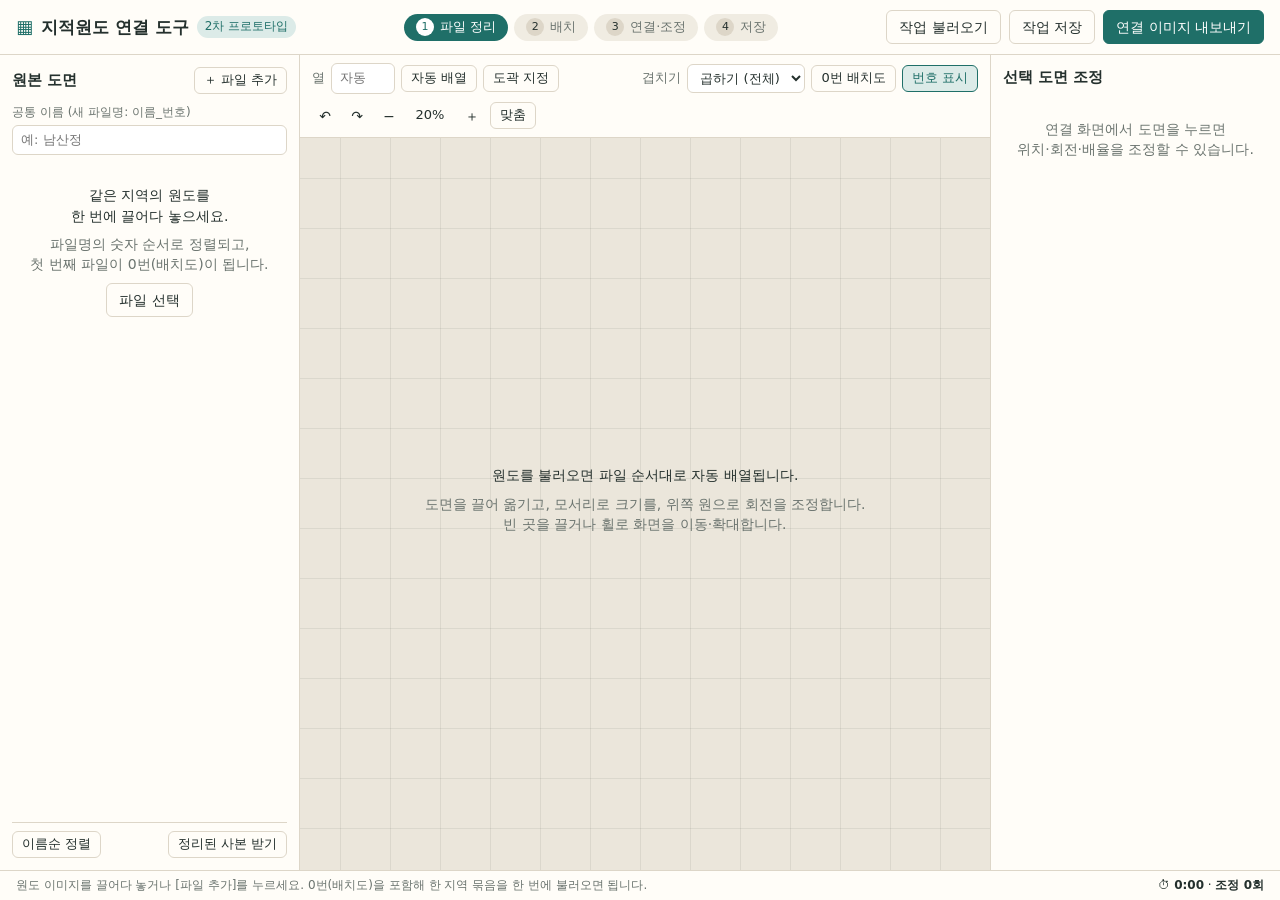
==== app/index.html @ 0b9c2f54 "2차: 도곽 모서리 지정 (빨간 선 맞추기, 기울기·배율·자르기 자동) - app/js/frame.js: 도곽 지정 창, 모서리 맞추기, 기준 도곽 크기, 적용 후 다음 도면 - " ====
<!doctype html>
<html lang="ko">
<head>
  <meta charset="utf-8">
  <meta name="viewport" content="width=device-width, initial-scale=1">
  <title>지적원도 연결 도구</title>
  <link rel="stylesheet" href="css/style.css">
</head>
<body>
  <header class="topbar">
    <div class="brand">
      <span class="brand-icon" aria-hidden="true">▦</span>
      <h1>지적원도 연결 도구</h1>
      <span class="badge">2차 프로토타입</span>
    </div>
    <ol class="steps" aria-label="작업 단계">
      <li class="step"><span>1</span>파일 정리</li>
      <li class="step"><span>2</span>배치</li>
      <li class="step"><span>3</span>연결·조정</li>
      <li class="step"><span>4</span>저장</li>
    </ol>
    <div class="top-actions">
      <button id="btn-open" class="btn">작업 불러오기</button>
      <button id="btn-save" class="btn" title="Ctrl+S">작업 저장</button>
      <button id="btn-export" class="btn btn-primary">연결 이미지 내보내기</button>
    </div>
  </header>

  <div id="restore-bar" class="restore-bar" hidden>
    <span id="restore-text"></span>
    <button id="restore-yes" class="btn btn-small">이어서 하기</button>
    <button id="restore-no" class="btn btn-small btn-ghost">새로 시작</button>
  </div>

  <main class="workspace">
    <!-- 왼쪽: 원본 목록 -->
    <aside class="pane pane-left" aria-label="원본 도면">
      <div class="pane-head">
        <h2>원본 도면 <small id="sheet-count"></small></h2>
        <button id="btn-add" class="btn btn-small">＋ 파일 추가</button>
      </div>
      <label class="field">
        <span>공통 이름 (새 파일명: 이름_번호)</span>
        <input id="project-name" type="text" placeholder="예: 남산정" autocomplete="off">
      </label>
      <div id="empty-left" class="empty">
        <p>같은 지역의 원도를<br>한 번에 끌어다 놓으세요.</p>
        <p class="muted">파일명의 숫자 순서로 정렬되고,<br>첫 번째 파일이 0번(배치도)이 됩니다.</p>
        <button id="btn-add-empty" class="btn">파일 선택</button>
      </div>
      <ol id="sheet-list" class="sheet-list"></ol>
      <div class="pane-foot">
        <button id="btn-sort" class="btn btn-small btn-ghost" title="원래 파일명의 숫자 순서로 다시 정렬">이름순 정렬</button>
        <button id="btn-zip" class="btn btn-small" title="새 이름을 붙인 사본과 이름표(CSV)를 ZIP으로">정리된 사본 받기</button>
      </div>
    </aside>

    <!-- 가운데: 연결 화면 -->
    <section class="pane pane-center" aria-label="연결 화면">
      <div class="toolbar">
        <div class="tool-group">
          <label class="inline">열 <input id="arrange-cols" type="number" min="1" max="30" value="" placeholder="자동"></label>
          <button id="btn-arrange" class="btn btn-small" title="파일 순서대로 격자에 배치 (도곽을 지정했으면 도곽 크기 칸에)">자동 배열</button>
          <button id="btn-frame-all" class="btn btn-small" title="도곽을 지정하지 않은 도면을 차례로 열기">도곽 지정</button>
        </div>
        <div class="tool-group">
          <label class="inline">겹치기
            <select id="btn-blend-all">
              <option value="multiply">곱하기 (전체)</option>
              <option value="normal">보통 (전체)</option>
            </select>
          </label>
          <button id="btn-layout" class="btn btn-small btn-ghost" aria-pressed="false">0번 배치도</button>
          <button id="btn-labels" class="btn btn-small btn-ghost" aria-pressed="true">번호 표시</button>
        </div>
        <div class="tool-group">
          <button id="btn-undo" class="icon-btn" title="되돌리기 (Ctrl+Z)" aria-label="되돌리기">↶</button>
          <button id="btn-redo" class="icon-btn" title="다시 하기 (Ctrl+Shift+Z)" aria-label="다시 하기">↷</button>
          <button id="btn-zoom-out" class="icon-btn" aria-label="축소">−</button>
          <span id="zoom-label" class="zoom-label">100%</span>
          <button id="btn-zoom-in" class="icon-btn" aria-label="확대">＋</button>
          <button id="btn-fit" class="btn btn-small btn-ghost" title="전체 보기 (F)">맞춤</button>
        </div>
      </div>
      <div class="board-wrap">
        <canvas id="board" tabindex="0" aria-label="연결 화면: 도면을 끌어 옮기고, 모서리로 배율, 위쪽 원으로 회전"></canvas>
        <div id="empty-center" class="empty empty-center">
          <p>원도를 불러오면 파일 순서대로 자동 배열됩니다.</p>
          <p class="muted">도면을 끌어 옮기고, 모서리로 크기를, 위쪽 원으로 회전을 조정합니다.<br>빈 곳을 끌거나 휠로 화면을 이동·확대합니다.</p>
        </div>
        <div id="layout-viewer" class="layout-viewer" hidden>
          <div class="lv-head">
            <strong id="layout-title">0번 배치도</strong>
            <span>
              <button id="layout-fit" class="btn btn-small btn-ghost">맞춤</button>
              <button id="layout-close" class="icon-btn" aria-label="닫기">×</button>
            </span>
          </div>
          <div class="lv-body"><canvas id="layout-canvas"></canvas></div>
        </div>
      </div>
    </section>

    <!-- 오른쪽: 조정 도구 -->
    <aside class="pane pane-right" aria-label="선택 도면 조정">
      <div class="pane-head"><h2>선택 도면 조정</h2></div>
      <div id="panel-empty" class="empty">
        <p class="muted">연결 화면에서 도면을 누르면<br>위치·회전·배율을 조정할 수 있습니다.</p>
      </div>
      <div id="panel-body" hidden>
        <div class="sel-card">
          <strong id="sel-name"></strong>
          <span id="sel-orig" class="muted"></span>
        </div>
        <label class="field">
          <span>도면 번호 (원도에 적힌 번호)</span>
          <input id="f-sheetno" type="text" placeholder="예: 三, 3" autocomplete="off">
        </label>

        <h3>도곽 (빨간 테두리)</h3>
        <div class="frame-box">
          <span id="frame-state" class="muted"></span>
          <button id="btn-frame" class="btn btn-small btn-primary">도곽 모서리 지정</button>
          <label id="f-clip-row" class="check check-inline"><input id="f-clip" type="checkbox"> 도곽 바깥 여백 숨기기</label>
          <div class="btn-row tight">
            <button id="btn-frame-ref" class="btn btn-small btn-ghost" title="이 도면의 도곽 크기를 모든 도면의 기준으로">이 도곽을 기준으로</button>
            <button id="btn-frame-remove" class="btn btn-small btn-ghost">도곽 지우기</button>
          </div>
          <span id="frame-ref" class="muted small"></span>
        </div>

        <h3>위치·회전·배율</h3>
        <div class="grid2">
          <label class="field"><span>가로 위치 (px)</span><input id="f-x" type="number" step="1"></label>
          <label class="field"><span>세로 위치 (px)</span><input id="f-y" type="number" step="1"></label>
          <label class="field"><span>회전 (°)</span><input id="f-rot" type="number" step="0.1"></label>
          <label class="field"><span>배율 (%)</span><input id="f-scale" type="number" step="0.1"></label>
        </div>
        <div class="nudge">
          <span class="muted">미세 이동</span>
          <button class="icon-btn" data-nudge="-1,0" aria-label="왼쪽으로">←</button>
          <button class="icon-btn" data-nudge="0,-1" aria-label="위로">↑</button>
          <button class="icon-btn" data-nudge="0,1" aria-label="아래로">↓</button>
          <button class="icon-btn" data-nudge="1,0" aria-label="오른쪽으로">→</button>
          <span class="muted">회전</span>
          <button class="icon-btn" data-rot="-0.1" aria-label="반시계 0.1도">⟲</button>
          <button class="icon-btn" data-rot="0.1" aria-label="시계 0.1도">⟳</button>
        </div>

        <h3>여백 자르기 (원본 px)</h3>
        <div class="grid2">
          <label class="field"><span>왼쪽</span><input id="f-crop-l" type="number" min="0" step="10"></label>
          <label class="field"><span>오른쪽</span><input id="f-crop-r" type="number" min="0" step="10"></label>
          <label class="field"><span>위</span><input id="f-crop-t" type="number" min="0" step="10"></label>
          <label class="field"><span>아래</span><input id="f-crop-b" type="number" min="0" step="10"></label>
        </div>

        <h3>표시</h3>
        <label class="field">
          <span>투명도 <b id="f-opacity-val">100%</b></span>
          <input id="f-opacity" type="range" min="10" max="100" step="1">
        </label>
        <div class="grid2">
          <label class="field"><span>겹치기</span>
            <select id="f-blend">
              <option value="multiply">곱하기</option>
              <option value="normal">보통</option>
            </select>
          </label>
          <label class="check"><input id="f-visible" type="checkbox"> 보이기</label>
        </div>
        <div class="btn-row">
          <button id="btn-front" class="btn btn-small btn-ghost">맨 앞으로</button>
          <button id="btn-back" class="btn btn-small btn-ghost">맨 뒤로</button>
          <button id="btn-reset-rot" class="btn btn-small btn-ghost">회전·배율 초기화</button>
        </div>
        <p class="hint">방향키 1px · Shift+방향키 10px · [ ] 0.1° 회전 · 회전 손잡이를 Shift와 끌면 15° 단위</p>
      </div>
    </aside>
  </main>

  <footer class="statusbar">
    <span id="status-msg" class="status-msg" role="status"></span>
    <span class="log" title="Before/After 비교용 작업 기록 — project.json에 함께 저장됩니다">
      ⏱ <b id="log-time">0:00</b> · <b id="log-ops">조정 0회</b>
    </span>
  </footer>

  <dialog id="export-dialog" class="dialog">
    <form method="dialog">
      <h2>연결 이미지 내보내기</h2>
      <label class="field">
        <span>배율 (원본 해상도 대비)</span>
        <select id="export-scale">
          <option value="0.1">10% · 확인용</option>
          <option value="0.25" selected>25%</option>
          <option value="0.5">50%</option>
          <option value="1">100% · 원본 해상도</option>
        </select>
      </label>
      <p id="export-info" class="muted"></p>
      <p class="hint">숨긴 도면은 제외됩니다. 원본 해상도가 브라우저 한계를 넘으면 <code>tools/export.py</code>로 project.json을 출력하세요.</p>
      <div class="btn-row end">
        <button id="export-cancel" class="btn btn-ghost" value="cancel">취소</button>
        <button id="export-go" class="btn btn-primary">PNG 저장</button>
      </div>
    </form>
  </dialog>

  <dialog id="frame-dialog" class="dialog dialog-wide">
    <div class="frame-head">
      <div>
        <h2>도곽 모서리 지정</h2>
        <span id="frame-sheet" class="muted"></span>
      </div>
      <ol class="corner-steps">
        <li class="corner-step">① 왼쪽 위</li>
        <li class="corner-step">② 오른쪽 위</li>
        <li class="corner-step">③ 오른쪽 아래</li>
        <li class="corner-step">④ 왼쪽 아래</li>
      </ol>
    </div>
    <div class="frame-body"><canvas id="frame-canvas"></canvas></div>
    <p id="frame-info" class="frame-info"></p>
    <div class="frame-foot">
      <label class="check check-inline"><input id="frame-snap" type="checkbox" checked> 빨간 선에 맞추기</label>
      <label class="check check-inline"><input id="frame-autozoom" type="checkbox" checked> 다음 모서리 확대</label>
      <span class="spacer"></span>
      <button id="frame-fit" class="btn btn-small btn-ghost">전체 보기</button>
      <button id="frame-clear" class="btn btn-small btn-ghost">다시 지정</button>
      <button id="frame-cancel" class="btn btn-ghost">취소</button>
      <button id="frame-apply" class="btn">적용</button>
      <button id="frame-apply-next" class="btn btn-primary">적용 후 다음 도면</button>
    </div>
  </dialog>

  <div id="toast" class="toast" role="alert" hidden></div>
  <div class="drop-overlay" aria-hidden="true">원도 이미지 또는 project.json을 놓으세요</div>

  <input id="file-input" type="file" accept="image/*,.json,application/json" multiple hidden>
  <input id="project-input" type="file" accept=".json,application/json" hidden>

  <script src="js/util.js"></script>
  <script src="js/state.js"></script>
  <script src="js/files.js"></script>
  <script src="js/canvas.js"></script>
  <script src="js/panel.js"></script>
  <script src="js/frame.js"></script>
  <script src="js/export.js"></script>
  <script src="js/main.js"></script>
</body>
</html>
---- app/css/style.css ----
:root {
  --bg: #f4f1ea;
  --surface: #fffdf8;
  --surface-2: #f0ece2;
  --line: #ddd6c8;
  --text: #24302d;
  --muted: #6b746f;
  --accent: #1f6f68;
  --accent-soft: #dcebe8;
  --warn: #a5482a;
  --canvas-bg: #ebe6db;
  --grid: rgba(80, 90, 80, 0.10);
  --radius: 8px;
  --font: "Pretendard", "Noto Sans KR", "Apple SD Gothic Neo", "Malgun Gothic", system-ui, sans-serif;
}

* { box-sizing: border-box; }
html, body { height: 100%; margin: 0; }
body {
  display: flex;
  flex-direction: column;
  background: var(--bg);
  color: var(--text);
  font: 14px/1.45 var(--font);
  overflow: hidden;
}
h1, h2, h3 { margin: 0; }
button, input, select { font: inherit; color: inherit; }
[hidden] { display: none !important; }
.muted { color: var(--muted); }
code { font-size: 0.92em; background: var(--surface-2); padding: 1px 4px; border-radius: 4px; }

/* ---------- 버튼 ---------- */
.btn {
  border: 1px solid var(--line);
  background: var(--surface);
  border-radius: 6px;
  padding: 6px 12px;
  cursor: pointer;
  white-space: nowrap;
}
.btn:hover { border-color: var(--accent); }
.btn:disabled { opacity: 0.5; cursor: not-allowed; }
.btn-primary { background: var(--accent); border-color: var(--accent); color: #fff; }
.btn-primary:hover { filter: brightness(1.08); }
.btn-small { padding: 3px 9px; font-size: 13px; }
.btn-ghost { background: transparent; }
.btn[aria-pressed="true"] { background: var(--accent-soft); border-color: var(--accent); color: var(--accent); }
.icon-btn {
  border: 1px solid transparent;
  background: transparent;
  width: 26px; height: 26px;
  border-radius: 6px;
  cursor: pointer;
  line-height: 1;
}
.icon-btn:hover:not(:disabled) { background: var(--surface-2); border-color: var(--line); }
.icon-btn:disabled { opacity: 0.3; cursor: default; }
:focus-visible { outline: 2px solid var(--accent); outline-offset: 1px; }

/* ---------- 상단 ---------- */
.topbar {
  display: flex;
  align-items: center;
  gap: 20px;
  padding: 10px 16px;
  background: var(--surface);
  border-bottom: 1px solid var(--line);
}
.brand { display: flex; align-items: center; gap: 8px; }
.brand h1 { font-size: 17px; }
.brand-icon { color: var(--accent); font-size: 18px; }
.badge { font-size: 12px; background: var(--accent-soft); color: var(--accent); padding: 2px 8px; border-radius: 999px; }
.steps { display: flex; gap: 6px; list-style: none; margin: 0; padding: 0; flex: 1; justify-content: center; }
.step {
  display: flex; align-items: center; gap: 6px;
  padding: 4px 12px; border-radius: 999px;
  background: var(--surface-2); color: var(--muted); font-size: 13px;
}
.step span {
  display: inline-grid; place-items: center;
  width: 18px; height: 18px; border-radius: 50%;
  background: var(--line); color: var(--text); font-size: 11px;
}
.step.is-done { color: var(--accent); }
.step.is-done span { background: var(--accent-soft); color: var(--accent); }
.step.is-current { background: var(--accent); color: #fff; }
.step.is-current span { background: #fff; color: var(--accent); }
.top-actions { display: flex; gap: 8px; }

.restore-bar {
  display: flex; align-items: center; gap: 10px;
  padding: 6px 16px; background: #fbf3dc; border-bottom: 1px solid var(--line); font-size: 13px;
}

/* ---------- 작업 영역 ---------- */
.workspace {
  flex: 1;
  display: grid;
  grid-template-columns: 300px minmax(0, 1fr) 290px;
  min-height: 0;
}
.pane { min-height: 0; display: flex; flex-direction: column; }
.pane-left, .pane-right { background: var(--surface); padding: 12px; gap: 10px; overflow-y: auto; }
.pane-left { border-right: 1px solid var(--line); }
.pane-right { border-left: 1px solid var(--line); }
.pane-head { display: flex; align-items: center; justify-content: space-between; gap: 8px; }
.pane-head h2 { font-size: 15px; }
.pane-head small { font-weight: 400; color: var(--muted); font-size: 12px; margin-left: 4px; }
.pane-foot { display: flex; gap: 6px; justify-content: space-between; margin-top: auto; padding-top: 8px; border-top: 1px solid var(--line); }
.pane-right h3 { font-size: 13px; margin: 14px 0 6px; color: var(--muted); font-weight: 600; }

.field { display: flex; flex-direction: column; gap: 3px; font-size: 12px; color: var(--muted); }
.field input[type="text"], .field input[type="number"], .field select, .inline input, .inline select {
  border: 1px solid var(--line);
  background: #fff;
  border-radius: 6px;
  padding: 5px 8px;
  color: var(--text);
  font-size: 13px;
  min-width: 0;
  width: 100%;
}
.inline input, .inline select { width: auto; }
.field input[type="range"] { accent-color: var(--accent); }
.inline { display: inline-flex; align-items: center; gap: 6px; font-size: 13px; color: var(--muted); }
.inline input[type="number"] { width: 64px; }
.check { display: flex; align-items: center; gap: 6px; font-size: 13px; padding-top: 16px; }
.check input { accent-color: var(--accent); }
.grid2 { display: grid; grid-template-columns: minmax(0, 1fr) minmax(0, 1fr); gap: 8px; }
.btn-row { display: flex; flex-wrap: wrap; gap: 6px; margin-top: 12px; }
.btn-row.end { justify-content: flex-end; }
.hint { font-size: 12px; color: var(--muted); margin: 12px 0 0; }

.empty { text-align: center; padding: 20px 8px; color: var(--text); }
.empty p { margin: 0 0 8px; }

/* ---------- 원본 목록 ---------- */
.sheet-list { list-style: none; margin: 0; padding: 0; display: flex; flex-direction: column; gap: 4px; }
.sheet-item {
  display: grid;
  grid-template-columns: 12px 52px minmax(0, 1fr) auto;
  align-items: center;
  gap: 8px;
  padding: 6px;
  border: 1px solid transparent;
  border-radius: var(--radius);
  cursor: pointer;
  background: var(--surface);
}
.sheet-item:hover { background: var(--surface-2); }
.sheet-item.is-selected { border-color: var(--accent); background: var(--accent-soft); }
.sheet-item.is-layout { background: var(--surface-2); border-color: var(--line); margin-bottom: 6px; }
.sheet-item.is-dragging { opacity: 0.4; }
.sheet-item.drop-before { box-shadow: 0 -2px 0 var(--accent); }
.sheet-item.drop-after { box-shadow: 0 2px 0 var(--accent); }
.grip { color: var(--muted); cursor: grab; font-size: 11px; letter-spacing: -2px; }
.thumb { width: 52px; height: 40px; object-fit: cover; border-radius: 4px; border: 1px solid var(--line); background: #fff; }
.thumb.is-hidden { opacity: 0.3; }
.names { display: flex; flex-direction: column; min-width: 0; }
.new-name { font-weight: 600; font-size: 13px; word-break: break-all; line-height: 1.3; }
.old-name { font-size: 11px; color: var(--muted); overflow: hidden; text-overflow: ellipsis; white-space: nowrap; }
.tag { align-self: flex-start; margin-top: 2px; font-size: 11px; padding: 0 6px; border-radius: 999px; background: var(--accent); color: #fff; }
.tag-no { background: var(--accent-soft); color: var(--accent); }
.row-actions { display: flex; gap: 0; opacity: 0.35; }
.sheet-item:hover .row-actions, .sheet-item.is-selected .row-actions, .row-actions:focus-within { opacity: 1; }
.row-actions .icon-btn { width: 20px; height: 22px; font-size: 12px; padding: 0; }

/* ---------- 연결 화면 ---------- */
.toolbar {
  display: flex; flex-wrap: wrap; align-items: center; justify-content: space-between;
  gap: 8px 16px; padding: 8px 12px; background: var(--surface); border-bottom: 1px solid var(--line);
}
.tool-group { display: flex; align-items: center; gap: 6px; }
.zoom-label { min-width: 44px; text-align: center; font-variant-numeric: tabular-nums; font-size: 13px; }
.board-wrap { position: relative; flex: 1; min-height: 0; overflow: hidden; }
#board { display: block; touch-action: none; outline: none; }
.empty-center {
  position: absolute; inset: 0; display: grid; place-content: center; pointer-events: none;
}
.layout-viewer {
  position: absolute; top: 12px; right: 12px;
  width: 340px; height: 300px; min-width: 200px; min-height: 160px;
  resize: both; overflow: hidden;
  display: flex; flex-direction: column;
  background: var(--surface); border: 1px solid var(--line); border-radius: var(--radius);
  box-shadow: 0 6px 24px rgba(0, 0, 0, 0.15);
}
.lv-head { display: flex; justify-content: space-between; align-items: center; padding: 6px 8px; border-bottom: 1px solid var(--line); font-size: 13px; }
.lv-body { flex: 1; min-height: 0; }
#layout-canvas { display: block; cursor: grab; touch-action: none; }

/* ---------- 선택 도면 ---------- */
.sel-card { display: flex; flex-direction: column; padding: 8px 10px; background: var(--surface-2); border-radius: var(--radius); margin-bottom: 8px; }
.sel-card .muted { font-size: 11px; word-break: break-all; }
.nudge { display: flex; align-items: center; gap: 2px; margin-top: 8px; font-size: 12px; flex-wrap: wrap; }
.nudge .muted:not(:first-child) { margin-left: 8px; }

/* ---------- 도곽 ---------- */
.frame-box { display: flex; flex-direction: column; gap: 6px; padding: 8px 10px; border: 1px solid var(--line); border-radius: var(--radius); font-size: 12px; }
.frame-box .btn-primary { align-self: flex-start; }
.btn-row.tight { margin-top: 0; }
.small { font-size: 11px; }
.check-inline { padding-top: 0; }
.dialog.dialog-wide { max-width: none; width: min(1200px, calc(100vw - 32px)); height: min(860px, calc(100vh - 32px)); padding: 0; }
.dialog.dialog-wide[open] { display: flex; flex-direction: column; }
.frame-head { display: flex; justify-content: space-between; align-items: center; gap: 12px; padding: 12px 16px; border-bottom: 1px solid var(--line); flex-wrap: wrap; }
.frame-head h2 { margin: 0; font-size: 16px; }
.corner-steps { display: flex; gap: 6px; list-style: none; margin: 0; padding: 0; }
.corner-step { padding: 3px 10px; border-radius: 999px; background: var(--surface-2); color: var(--muted); font-size: 12px; }
.corner-step.is-done { background: var(--accent-soft); color: var(--accent); }
.corner-step.is-current { background: var(--accent); color: #fff; }
.frame-body { flex: 1; min-height: 0; position: relative; }
#frame-canvas { display: block; touch-action: none; }
.frame-info { margin: 0; padding: 8px 16px; font-size: 13px; line-height: 1.45; min-height: calc(2 * 1.45em + 16px); border-top: 1px solid var(--line); }
.frame-info .warn, .warn { color: var(--warn); }
.frame-foot { display: flex; align-items: center; gap: 8px; padding: 10px 16px; border-top: 1px solid var(--line); flex-wrap: wrap; }
.spacer { flex: 1; }

/* ---------- 하단 ---------- */
.statusbar {
  display: flex; justify-content: space-between; gap: 16px;
  padding: 6px 16px; background: var(--surface); border-top: 1px solid var(--line); font-size: 12px;
}
.status-msg { overflow: hidden; text-overflow: ellipsis; white-space: nowrap; color: var(--muted); }
.log { white-space: nowrap; font-variant-numeric: tabular-nums; }

/* ---------- 대화상자·알림 ---------- */
.dialog { border: 1px solid var(--line); border-radius: 12px; padding: 20px; width: min(420px, calc(100vw - 32px)); background: var(--surface); color: var(--text); }
.dialog::backdrop { background: rgba(20, 30, 28, 0.35); }
.dialog h2 { font-size: 16px; margin-bottom: 14px; }
#export-info { margin: 10px 0 0; font-variant-numeric: tabular-nums; }
#export-info.is-warn { color: var(--warn); }
.toast {
  position: fixed; left: 50%; bottom: 48px; transform: translateX(-50%);
  max-width: min(640px, calc(100vw - 32px));
  background: #24302d; color: #fff; padding: 10px 16px; border-radius: 8px; font-size: 13px;
  box-shadow: 0 6px 20px rgba(0, 0, 0, 0.2); z-index: 20;
}
.drop-overlay {
  position: fixed; inset: 0; display: none; place-items: center;
  background: rgba(31, 111, 104, 0.18); border: 3px dashed var(--accent);
  font-size: 18px; font-weight: 600; color: var(--accent); z-index: 30; pointer-events: none;
}
body.is-dropping .drop-overlay { display: grid; }

/* ---------- 좁은 화면 ---------- */
@media (max-width: 1100px) {
  .steps { display: none; }
  .workspace { grid-template-columns: 240px 1fr 250px; }
}
@media (max-width: 760px) {
  body { overflow: auto; }
  .topbar { flex-wrap: wrap; gap: 8px; }
  .workspace { grid-template-columns: 1fr; }
  .pane-left, .pane-right { border: 0; border-bottom: 1px solid var(--line); max-height: none; }
  .pane-center { height: 70vh; }
}
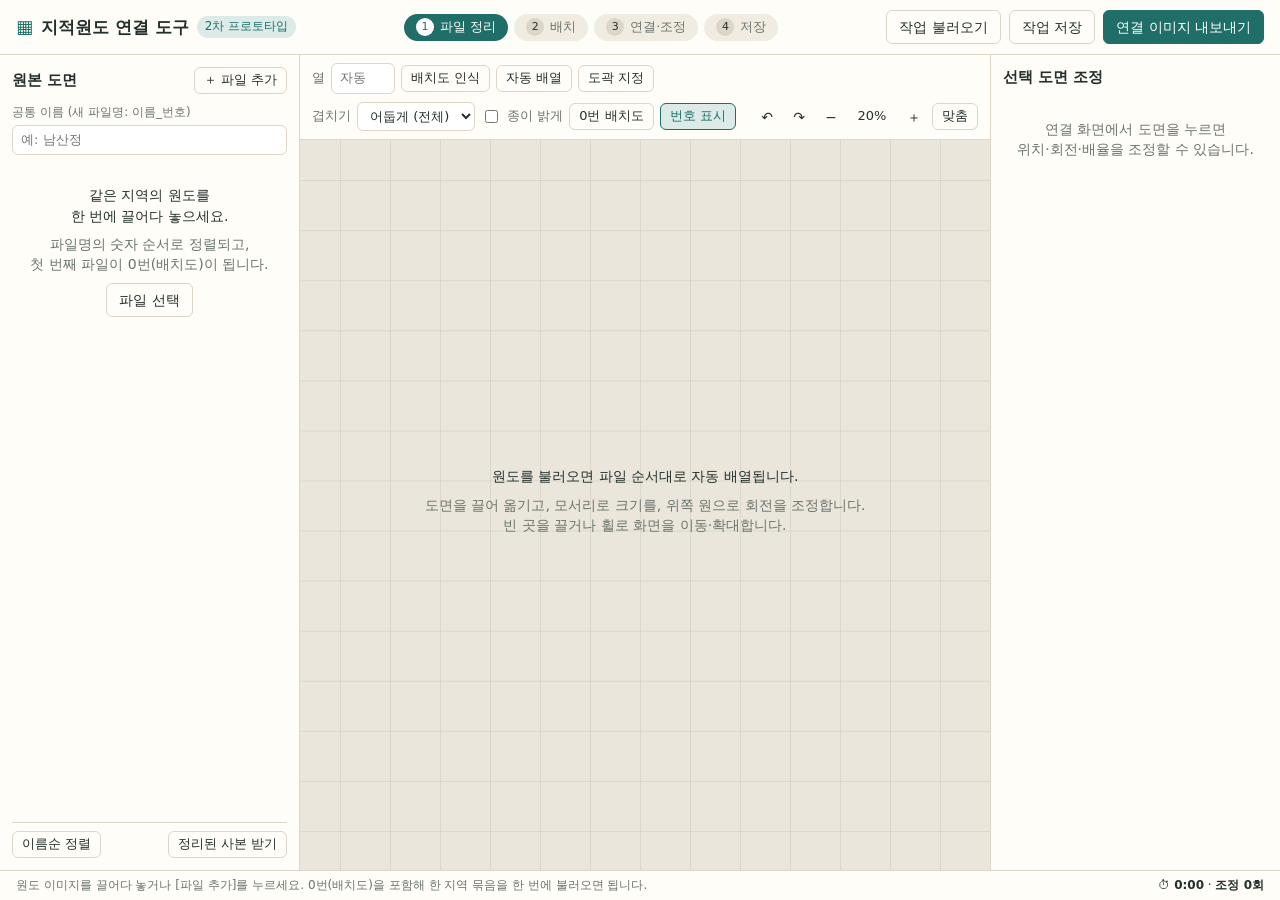
==== commit 05b24679: "2차: 배치도 인식 창, 배치대로 자동 배열, 어둡게 겹치기 - app/js/layout.js: 0번 배치도 영역 선택 → 칸·번호 자동 제안 → 클릭으로 수정 → 적용   (선 " ====
--- a/app/index.html
+++ b/app/index.html
@@ -60,16 +60,19 @@
       <div class="toolbar">
         <div class="tool-group">
           <label class="inline">열 <input id="arrange-cols" type="number" min="1" max="30" value="" placeholder="자동"></label>
-          <button id="btn-arrange" class="btn btn-small" title="파일 순서대로 격자에 배치 (도곽을 지정했으면 도곽 크기 칸에)">자동 배열</button>
+          <button id="btn-layout-detect" class="btn btn-small" title="0번 배치도에서 도엽 배치를 인식하고 확인·수정">배치도 인식</button>
+          <button id="btn-arrange" class="btn btn-small" title="확인한 배치대로 사각 틀을 놓고 원도를 배열 (배치가 없으면 파일 순서대로)">자동 배열</button>
           <button id="btn-frame-all" class="btn btn-small" title="도곽을 지정하지 않은 도면을 차례로 열기">도곽 지정</button>
         </div>
         <div class="tool-group">
           <label class="inline">겹치기
-            <select id="btn-blend-all">
+            <select id="btn-blend-all" title="어둡게: 겹친 곳에서 더 어두운 쪽만 남김 (흑백 스캔도 검게 누적되지 않음)">
+              <option value="darken">어둡게 (전체)</option>
               <option value="multiply">곱하기 (전체)</option>
               <option value="normal">보통 (전체)</option>
             </select>
           </label>
+          <label class="inline" title="바랜 종이 색을 흰색으로 맞춤"><input id="btn-whiten-all" type="checkbox"> 종이 밝게</label>
           <button id="btn-layout" class="btn btn-small btn-ghost" aria-pressed="false">0번 배치도</button>
           <button id="btn-labels" class="btn btn-small btn-ghost" aria-pressed="true">번호 표시</button>
         </div>
@@ -163,11 +166,13 @@
         <div class="grid2">
           <label class="field"><span>겹치기</span>
             <select id="f-blend">
+              <option value="darken">어둡게</option>
               <option value="multiply">곱하기</option>
               <option value="normal">보통</option>
             </select>
           </label>
           <label class="check"><input id="f-visible" type="checkbox"> 보이기</label>
+          <label class="check check-inline"><input id="f-whiten" type="checkbox"> 종이 밝게</label>
         </div>
         <div class="btn-row">
           <button id="btn-front" class="btn btn-small btn-ghost">맨 앞으로</button>
@@ -234,6 +239,83 @@
     </div>
   </dialog>
 
+  <dialog id="layout-dialog" class="dialog dialog-wide">
+    <div class="frame-head">
+      <div>
+        <h2>배치도 인식 (0번)</h2>
+        <span class="muted">배치도를 자동으로 읽어 칸과 번호를 제안합니다. 확인하고 고친 뒤 적용하세요.</span>
+      </div>
+      <ol class="corner-steps">
+        <li class="corner-step lay-step">① 배치도 영역 선택</li>
+        <li class="corner-step lay-step">② 칸·번호 자동 인식</li>
+        <li class="corner-step lay-step">③ 확인·수정</li>
+      </ol>
+    </div>
+    <div class="lay-main">
+      <div class="frame-body"><canvas id="layout-canvas2"></canvas></div>
+      <aside class="lay-side">
+        <label class="field"><span>전체 도엽 수 (표지의 「○○枚」)</span><input id="lay-total" type="number" min="1" max="999"></label>
+        <fieldset class="lay-modes">
+          <legend>마우스 동작</legend>
+          <label><input type="radio" name="lay-mode" value="region"> 배치도 영역 선택 (자동 인식)</label>
+          <label><input type="radio" name="lay-mode" value="edit"> 칸 클릭: 번호 넣기·고치기</label>
+          <label><input type="radio" name="lay-mode" value="sequence"> 1번부터 순서대로 클릭</label>
+          <label><input type="radio" name="lay-mode" value="cell"> 칸 하나 그려서 격자 맞추기</label>
+        </fieldset>
+        <div id="lay-grid-box" class="lay-box">
+          <div class="grid2">
+            <label class="field"><span>열</span><input id="lay-cols" type="number" min="1"></label>
+            <label class="field"><span>행</span><input id="lay-rows" type="number" min="1"></label>
+          </div>
+          <span id="lay-cellsize" class="muted small"></span>
+          <div class="lay-row"><span class="muted small">격자 밀기</span>
+            <button class="icon-btn" data-lay-shift="-1,0" aria-label="왼쪽">←</button>
+            <button class="icon-btn" data-lay-shift="0,-1" aria-label="위">↑</button>
+            <button class="icon-btn" data-lay-shift="0,1" aria-label="아래">↓</button>
+            <button class="icon-btn" data-lay-shift="1,0" aria-label="오른쪽">→</button>
+          </div>
+          <div class="lay-row"><span class="muted small">한 줄 늘리기</span>
+            <button class="btn btn-small btn-ghost" data-lay-grow="left">왼</button>
+            <button class="btn btn-small btn-ghost" data-lay-grow="top">위</button>
+            <button class="btn btn-small btn-ghost" data-lay-grow="bottom">아래</button>
+            <button class="btn btn-small btn-ghost" data-lay-grow="right">오른</button>
+          </div>
+          <label class="field"><span>번호 매기는 순서</span>
+            <select id="lay-order">
+              <option value="col-rtl">오른쪽 열부터, 위 → 아래</option>
+              <option value="col-ltr">왼쪽 열부터, 위 → 아래</option>
+              <option value="row-ltr">위 행부터, 왼 → 오른</option>
+              <option value="row-rtl">위 행부터, 오른 → 왼</option>
+            </select>
+          </label>
+          <div class="btn-row tight">
+            <button id="lay-renumber" class="btn btn-small">번호 다시 매기기</button>
+            <button id="lay-redetect" class="btn btn-small btn-ghost">다시 인식</button>
+            <button id="lay-clear" class="btn btn-small btn-ghost">번호 모두 지우기</button>
+          </div>
+        </div>
+        <div id="lay-selected" class="lay-box" hidden>
+          <strong id="lay-sel-title"></strong>
+          <div class="lay-row">
+            <label class="inline">번호 <input id="lay-sel-no" type="number" min="1"></label>
+            <button id="lay-sel-remove" class="btn btn-small btn-ghost">칸 빼기</button>
+          </div>
+          <span id="lay-sel-sheet" class="muted small"></span>
+        </div>
+        <p id="lay-summary" class="lay-summary"></p>
+      </aside>
+    </div>
+    <p id="lay-hint" class="frame-info"></p>
+    <div class="frame-foot">
+      <span class="muted small">휠: 확대 · 오른쪽 버튼 끌기: 이동</span>
+      <span class="spacer"></span>
+      <button id="lay-fit" class="btn btn-small btn-ghost">맞춤</button>
+      <button id="lay-cancel" class="btn btn-ghost">취소</button>
+      <button id="lay-apply" class="btn">적용</button>
+      <button id="lay-apply-arrange" class="btn btn-primary">적용 후 자동 배열</button>
+    </div>
+  </dialog>
+
   <div id="toast" class="toast" role="alert" hidden></div>
   <div class="drop-overlay" aria-hidden="true">원도 이미지 또는 project.json을 놓으세요</div>
 
@@ -246,6 +328,7 @@
   <script src="js/canvas.js"></script>
   <script src="js/panel.js"></script>
   <script src="js/frame.js"></script>
+  <script src="js/layout.js"></script>
   <script src="js/export.js"></script>
   <script src="js/main.js"></script>
 </body>
--- a/app/css/style.css
+++ b/app/css/style.css
@@ -217,6 +217,20 @@
 .frame-foot { display: flex; align-items: center; gap: 8px; padding: 10px 16px; border-top: 1px solid var(--line); flex-wrap: wrap; }
 .spacer { flex: 1; }
 
+/* ---------- 배치도 인식 ---------- */
+.lay-main { flex: 1; min-height: 0; display: grid; grid-template-columns: minmax(0, 1fr) 280px; }
+.lay-side { border-left: 1px solid var(--line); padding: 12px; overflow-y: auto; display: flex; flex-direction: column; gap: 10px; font-size: 13px; }
+.lay-modes { border: 1px solid var(--line); border-radius: var(--radius); padding: 6px 10px 8px; margin: 0; display: flex; flex-direction: column; gap: 4px; }
+.lay-modes legend { font-size: 12px; color: var(--muted); padding: 0 4px; }
+.lay-modes label { display: flex; gap: 6px; align-items: center; cursor: pointer; }
+.lay-modes input { accent-color: var(--accent); }
+.lay-box { display: flex; flex-direction: column; gap: 6px; padding: 8px 10px; border: 1px solid var(--line); border-radius: var(--radius); }
+.lay-row { display: flex; align-items: center; gap: 4px; flex-wrap: wrap; }
+.lay-row .muted { margin-right: 4px; }
+#lay-sel-no { width: 64px; }
+.lay-summary { margin: 0; font-size: 12px; line-height: 1.6; }
+#layout-canvas2 { display: block; touch-action: none; cursor: crosshair; }
+
 /* ---------- 하단 ---------- */
 .statusbar {
   display: flex; justify-content: space-between; gap: 16px;
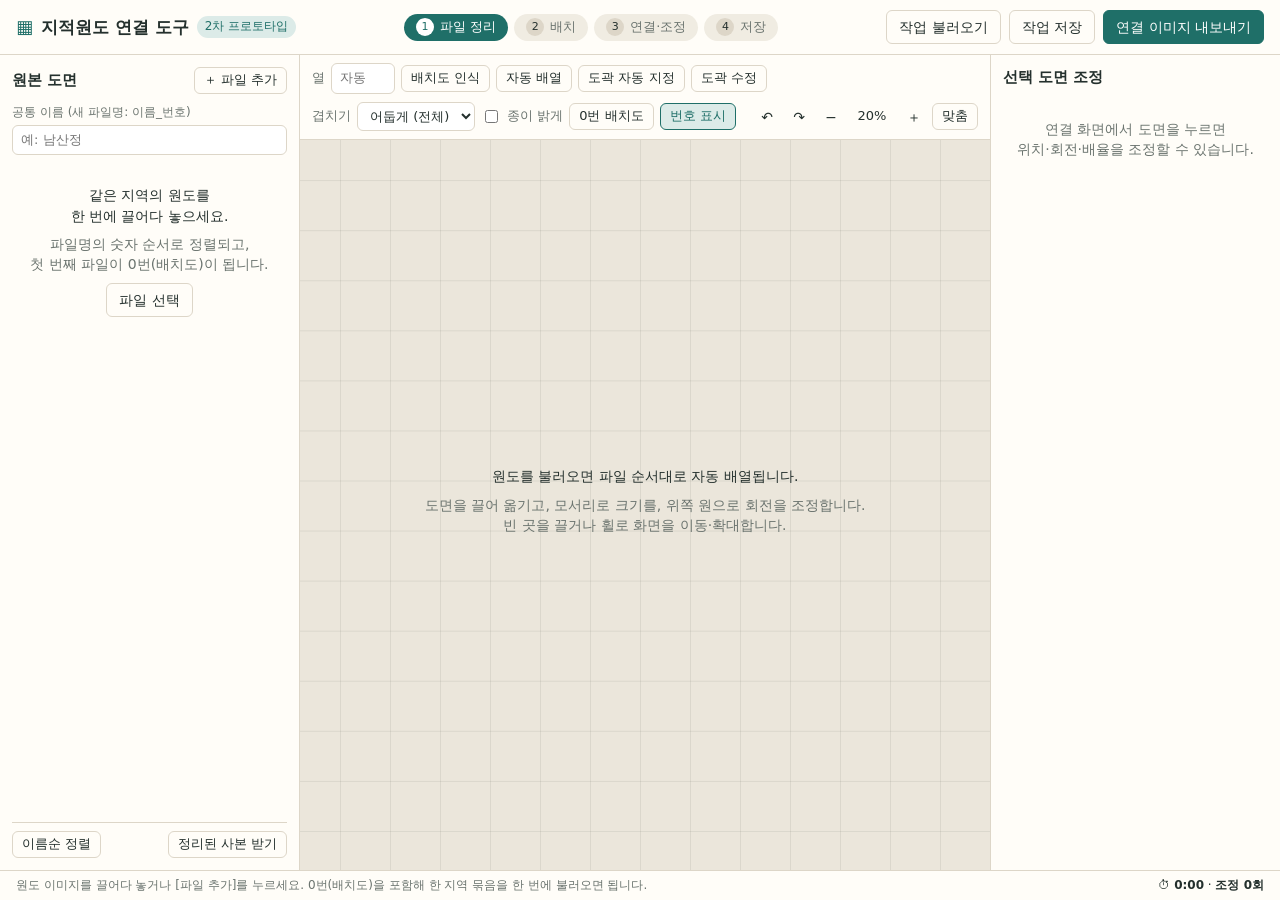
==== commit bc0b791d: "2차: 도곽 자동 지정 (투표로 크기 결정, 1px 위치 탐색, 확인 필요 표시) - app/js/autoframe.js: 후보 사각형 → 원도 간 투표로 도곽 크기 → 위치 재탐" ====
--- a/app/index.html
+++ b/app/index.html
@@ -62,7 +62,8 @@
           <label class="inline">열 <input id="arrange-cols" type="number" min="1" max="30" value="" placeholder="자동"></label>
           <button id="btn-layout-detect" class="btn btn-small" title="0번 배치도에서 도엽 배치를 인식하고 확인·수정">배치도 인식</button>
           <button id="btn-arrange" class="btn btn-small" title="확인한 배치대로 사각 틀을 놓고 원도를 배열 (배치가 없으면 파일 순서대로)">자동 배열</button>
-          <button id="btn-frame-all" class="btn btn-small" title="도곽을 지정하지 않은 도면을 차례로 열기">도곽 지정</button>
+          <button id="btn-frame-all" class="btn btn-small" title="도곽(빨간·검은 테두리)을 자동으로 찾아 자르기·기울기·배율을 맞춤">도곽 자동 지정</button>
+          <button id="btn-frame-review" class="btn btn-small btn-ghost" title="확인이 필요한 도곽부터 차례로 열어 모서리를 고침">도곽 수정</button>
         </div>
         <div class="tool-group">
           <label class="inline">겹치기
@@ -288,6 +289,7 @@
               <option value="row-rtl">위 행부터, 오른 → 왼</option>
             </select>
           </label>
+          <label class="check check-inline" title="칸을 넣고 뺄 때 정한 순서대로 번호를 다시 매김. 번호를 직접 고치면 꺼짐"><input id="lay-auto" type="checkbox" checked> 칸을 넣고 뺄 때 번호 자동 매기기</label>
           <div class="btn-row tight">
             <button id="lay-renumber" class="btn btn-small">번호 다시 매기기</button>
             <button id="lay-redetect" class="btn btn-small btn-ghost">다시 인식</button>
@@ -328,6 +330,7 @@
   <script src="js/canvas.js"></script>
   <script src="js/panel.js"></script>
   <script src="js/frame.js"></script>
+  <script src="js/autoframe.js"></script>
   <script src="js/layout.js"></script>
   <script src="js/export.js"></script>
   <script src="js/main.js"></script>
--- a/app/css/style.css
+++ b/app/css/style.css
@@ -162,6 +162,7 @@
 .old-name { font-size: 11px; color: var(--muted); overflow: hidden; text-overflow: ellipsis; white-space: nowrap; }
 .tag { align-self: flex-start; margin-top: 2px; font-size: 11px; padding: 0 6px; border-radius: 999px; background: var(--accent); color: #fff; }
 .tag-no { background: var(--accent-soft); color: var(--accent); }
+.tag-warn { background: #fbe3d6; color: var(--warn); }
 .row-actions { display: flex; gap: 0; opacity: 0.35; }
 .sheet-item:hover .row-actions, .sheet-item.is-selected .row-actions, .row-actions:focus-within { opacity: 1; }
 .row-actions .icon-btn { width: 20px; height: 22px; font-size: 12px; padding: 0; }
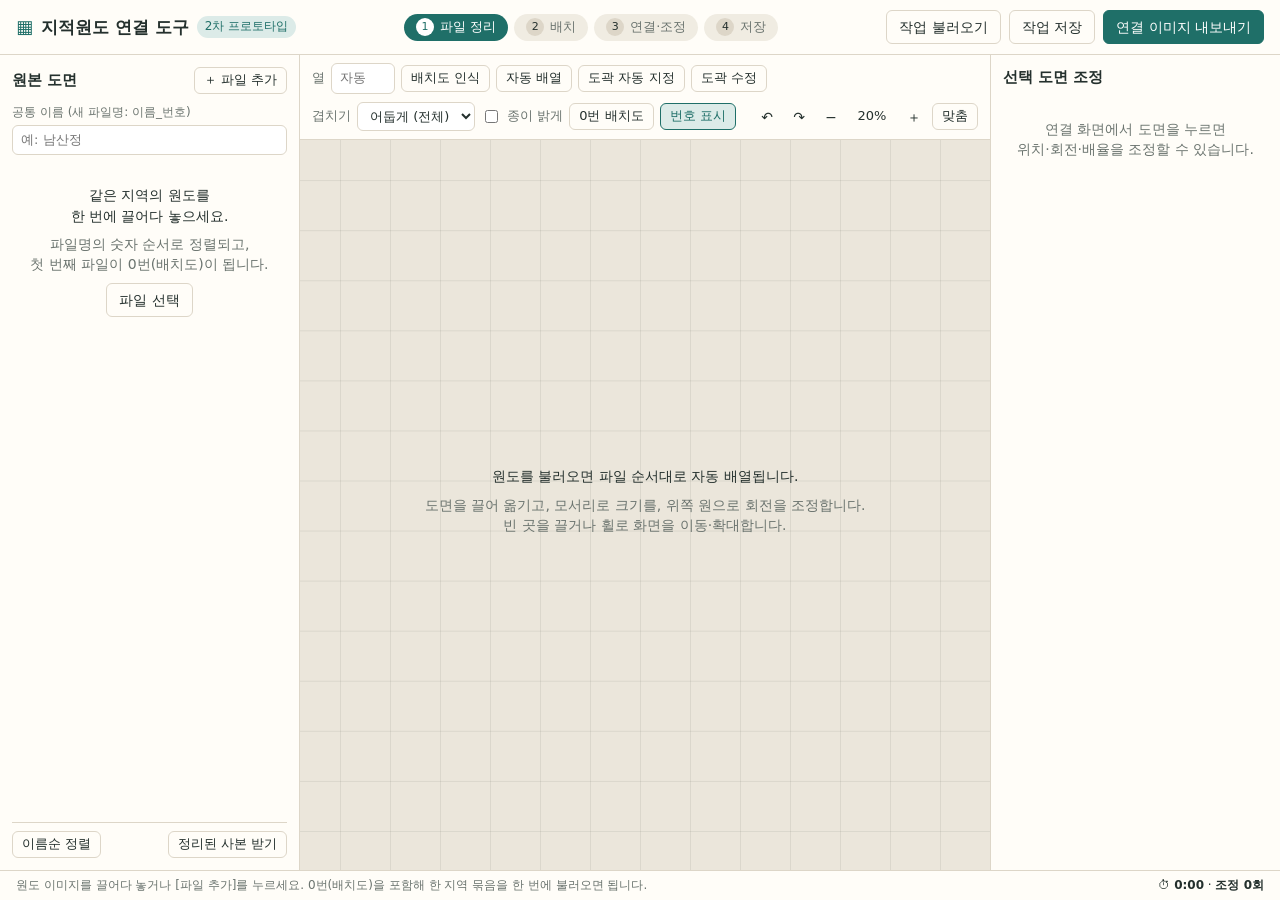
==== commit 06c89ff2: "도곽 펴기: 네 모서리를 직사각형으로 원근 보정 (수직·수평 맞춤) - app/js/rectify.js: 투영 변환 계수, 쌍선형 보간 펴기, 화면용 캐시 - 도곽 지정 창: 네 " ====
--- a/app/index.html
+++ b/app/index.html
@@ -231,6 +231,8 @@
     <div class="frame-foot">
       <label class="check check-inline"><input id="frame-snap" type="checkbox" checked> 빨간 선에 맞추기</label>
       <label class="check check-inline"><input id="frame-autozoom" type="checkbox" checked> 다음 모서리 확대</label>
+      <label class="check check-inline" title="네 모서리를 반듯한 직사각형으로 펴서 네 변을 모두 수직·수평으로 맞춤"><input id="frame-rectify" type="checkbox" checked> 수직·수평 펴기</label>
+      <label class="check check-inline"><input id="frame-preview" type="checkbox"> 펴진 모습 보기</label>
       <span class="spacer"></span>
       <button id="frame-fit" class="btn btn-small btn-ghost">전체 보기</button>
       <button id="frame-clear" class="btn btn-small btn-ghost">다시 지정</button>
@@ -329,6 +331,7 @@
   <script src="js/files.js"></script>
   <script src="js/canvas.js"></script>
   <script src="js/panel.js"></script>
+  <script src="js/rectify.js"></script>
   <script src="js/frame.js"></script>
   <script src="js/autoframe.js"></script>
   <script src="js/layout.js"></script>
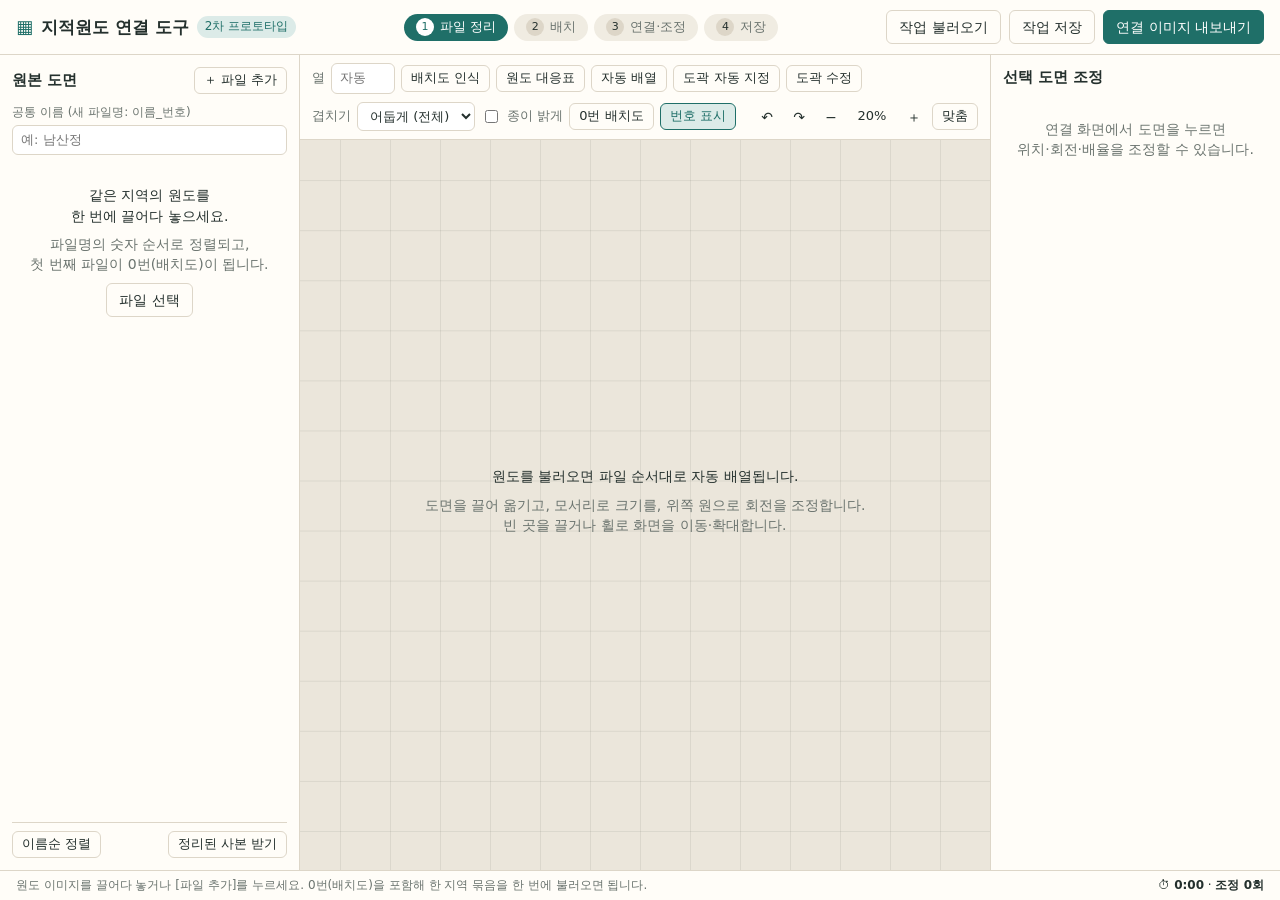
==== commit 1865e682: "원도 대응표: 도엽 번호마다 원도 확인·선택 - app/js/match.js: 번호·배치 칸·썸네일·원도 선택·상태 표, 파일 순서로 되돌리기, 닫고 자동 배열 - 도엽 번호 규칙" ====
--- a/app/index.html
+++ b/app/index.html
@@ -61,6 +61,7 @@
         <div class="tool-group">
           <label class="inline">열 <input id="arrange-cols" type="number" min="1" max="30" value="" placeholder="자동"></label>
           <button id="btn-layout-detect" class="btn btn-small" title="0번 배치도에서 도엽 배치를 인식하고 확인·수정">배치도 인식</button>
+          <button id="btn-match" class="btn btn-small" title="도엽 번호마다 어느 원도가 들어가는지 확인·수정">원도 대응표</button>
           <button id="btn-arrange" class="btn btn-small" title="확인한 배치대로 사각 틀을 놓고 원도를 배열 (배치가 없으면 파일 순서대로)">자동 배열</button>
           <button id="btn-frame-all" class="btn btn-small" title="도곽(빨간·검은 테두리)을 자동으로 찾아 자르기·기울기·배율을 맞춤">도곽 자동 지정</button>
           <button id="btn-frame-review" class="btn btn-small btn-ghost" title="확인이 필요한 도곽부터 차례로 열어 모서리를 고침">도곽 수정</button>
@@ -262,9 +263,19 @@
           <legend>마우스 동작</legend>
           <label><input type="radio" name="lay-mode" value="region"> 배치도 영역 선택 (자동 인식)</label>
           <label><input type="radio" name="lay-mode" value="edit"> 칸 클릭: 번호 넣기·고치기</label>
-          <label><input type="radio" name="lay-mode" value="sequence"> 1번부터 순서대로 클릭</label>
+          <label><input type="radio" name="lay-mode" value="sequence"> 열 따라 긋기 (1번부터 순서대로)</label>
           <label><input type="radio" name="lay-mode" value="cell"> 칸 하나 그려서 격자 맞추기</label>
         </fieldset>
+        <div id="lay-stroke-box" class="lay-box" hidden>
+          <strong>열 따라 긋기</strong>
+          <span class="muted small">번호 순서대로 열마다 첫 칸 → 끝 칸으로 그으세요. 주황 점선은 자동 제안입니다.</span>
+          <b id="lay-stroke-count"></b>
+          <div class="btn-row tight">
+            <button id="lay-undo-stroke" class="btn btn-small">마지막 긋기 취소</button>
+            <button id="lay-restart-stroke" class="btn btn-small btn-ghost">처음부터</button>
+          </div>
+          <button id="lay-use-guide" class="btn btn-small btn-ghost">자동 제안 그대로 쓰기</button>
+        </div>
         <div id="lay-grid-box" class="lay-box">
           <div class="grid2">
             <label class="field"><span>열</span><input id="lay-cols" type="number" min="1"></label>
@@ -320,6 +331,33 @@
     </div>
   </dialog>
 
+  <dialog id="match-dialog" class="dialog dialog-match">
+    <div class="frame-head">
+      <div>
+        <h2>원도 대응표</h2>
+        <span class="muted">도엽 번호마다 들어갈 원도를 확인하세요. 원도의 도면 번호를 적었으면 그 번호, 없으면 파일 순서로 짝지어집니다.</span>
+      </div>
+    </div>
+    <div class="match-tools">
+      <span id="match-summary"></span>
+      <span class="spacer"></span>
+      <label class="check check-inline"><input id="match-all" type="checkbox"> 원도가 없는 번호도 보기</label>
+      <button id="match-fileorder" class="btn btn-small btn-ghost" title="입력한 도면 번호를 지우고 파일 순서(이름_번호)로 짝지음">모두 파일 순서로</button>
+    </div>
+    <div class="match-body">
+      <table class="match-table">
+        <thead><tr><th>도엽 번호</th><th>배치 칸</th><th></th><th>원도</th><th>상태</th></tr></thead>
+        <tbody id="match-rows"></tbody>
+      </table>
+      <p id="match-unmatched" class="small"></p>
+    </div>
+    <div class="frame-foot">
+      <span class="spacer"></span>
+      <button id="match-close" class="btn btn-ghost">닫기</button>
+      <button id="match-arrange" class="btn btn-primary">닫고 자동 배열</button>
+    </div>
+  </dialog>
+
   <div id="toast" class="toast" role="alert" hidden></div>
   <div class="drop-overlay" aria-hidden="true">원도 이미지 또는 project.json을 놓으세요</div>
 
@@ -335,6 +373,7 @@
   <script src="js/frame.js"></script>
   <script src="js/autoframe.js"></script>
   <script src="js/layout.js"></script>
+  <script src="js/match.js"></script>
   <script src="js/export.js"></script>
   <script src="js/main.js"></script>
 </body>
--- a/app/css/style.css
+++ b/app/css/style.css
@@ -232,6 +232,25 @@
 .lay-summary { margin: 0; font-size: 12px; line-height: 1.6; }
 #layout-canvas2 { display: block; touch-action: none; cursor: crosshair; }
 
+/* ---------- 원도 대응표 ---------- */
+.dialog.dialog-match { max-width: none; width: min(860px, calc(100vw - 32px)); height: min(820px, calc(100vh - 32px)); padding: 0; }
+.dialog.dialog-match[open] { display: flex; flex-direction: column; }
+.match-tools { display: flex; align-items: center; gap: 10px; padding: 8px 16px; border-bottom: 1px solid var(--line); font-size: 13px; flex-wrap: wrap; }
+.match-body { flex: 1; min-height: 0; overflow-y: auto; padding: 0 16px 8px; }
+.match-table { width: 100%; border-collapse: collapse; font-size: 13px; }
+.match-table th { position: sticky; top: 0; background: var(--surface); text-align: left; font-weight: 600; color: var(--muted); font-size: 12px; padding: 8px 6px; border-bottom: 1px solid var(--line); }
+.match-table td { padding: 4px 6px; border-bottom: 1px solid var(--surface-2); vertical-align: middle; }
+.match-table select { width: 100%; max-width: 380px; border: 1px solid var(--line); border-radius: 6px; padding: 4px 6px; background: #fff; }
+.m-no { font-weight: 700; font-variant-numeric: tabular-nums; width: 64px; }
+.m-cell { color: var(--muted); width: 90px; white-space: nowrap; }
+.m-thumb { width: 60px; }
+.m-thumb img { width: 52px; height: 40px; object-fit: cover; border: 1px solid var(--line); border-radius: 4px; display: block; }
+.m-st { width: 120px; white-space: nowrap; font-size: 12px; }
+.m-ok .m-st { color: var(--accent); }
+.m-warn .m-st, .m-bad .m-st { color: var(--warn); font-weight: 600; }
+.m-bad { background: #fdf0ea; }
+.m-none { color: var(--muted); }
+
 /* ---------- 하단 ---------- */
 .statusbar {
   display: flex; justify-content: space-between; gap: 16px;
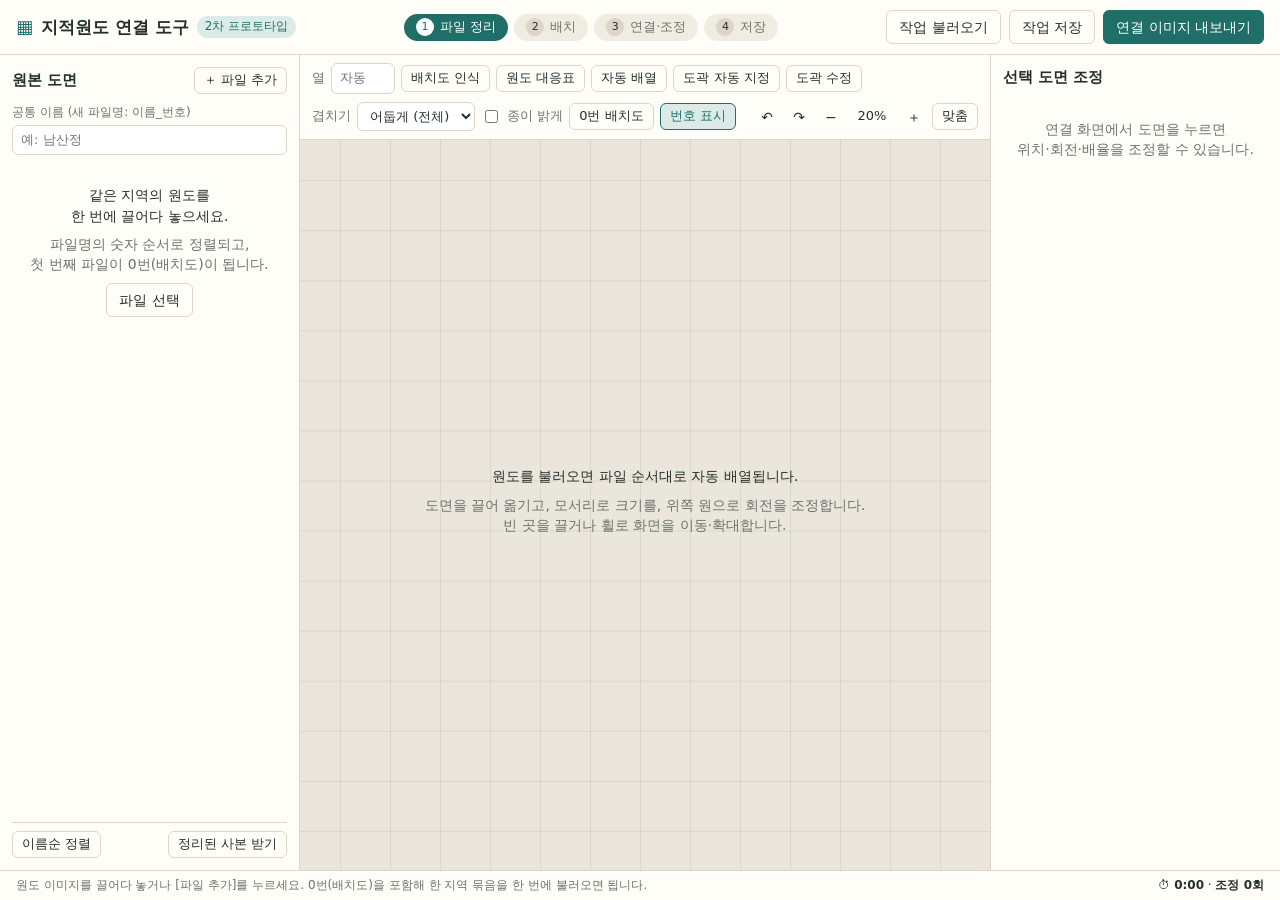
==== commit 329c330d: "배치도 격자: 칸 하나(필요하면 먼 칸 하나 더)를 그려 격자 찾기 - 영역+전체 도엽 수로 칸 크기를 추정하던 방식이 2~4배로 틀리던 문제 수정 - 그린 칸 크기 ±8% 안에서" ====
--- a/app/index.html
+++ b/app/index.html
@@ -247,12 +247,12 @@
     <div class="frame-head">
       <div>
         <h2>배치도 인식 (0번)</h2>
-        <span class="muted">배치도를 자동으로 읽어 칸과 번호를 제안합니다. 확인하고 고친 뒤 적용하세요.</span>
+        <span class="muted">칸 하나를 그리면 격자 전체를 찾고, 번호 순서대로 열을 그으면 번호가 매겨집니다.</span>
       </div>
       <ol class="corner-steps">
-        <li class="corner-step lay-step">① 배치도 영역 선택</li>
-        <li class="corner-step lay-step">② 칸·번호 자동 인식</li>
-        <li class="corner-step lay-step">③ 확인·수정</li>
+        <li class="corner-step lay-step">① 칸 하나 그리기</li>
+        <li class="corner-step lay-step">② 열 따라 번호 긋기</li>
+        <li class="corner-step lay-step">③ 확인·적용</li>
       </ol>
     </div>
     <div class="lay-main">
@@ -261,10 +261,10 @@
         <label class="field"><span>전체 도엽 수 (표지의 「○○枚」)</span><input id="lay-total" type="number" min="1" max="999"></label>
         <fieldset class="lay-modes">
           <legend>마우스 동작</legend>
-          <label><input type="radio" name="lay-mode" value="region"> 배치도 영역 선택 (자동 인식)</label>
+          <label><input type="radio" name="lay-mode" value="cell"> ① 칸 그리기 (첫 칸 → 필요하면 먼 칸 하나 더)</label>
+          <label><input type="radio" name="lay-mode" value="sequence"> ② 열 따라 긋기 (1번부터 순서대로)</label>
           <label><input type="radio" name="lay-mode" value="edit"> 칸 클릭: 번호 넣기·고치기</label>
-          <label><input type="radio" name="lay-mode" value="sequence"> 열 따라 긋기 (1번부터 순서대로)</label>
-          <label><input type="radio" name="lay-mode" value="cell"> 칸 하나 그려서 격자 맞추기</label>
+          <label class="muted"><input type="radio" name="lay-mode" value="region"> (실험) 영역으로 자동 찾기</label>
         </fieldset>
         <div id="lay-stroke-box" class="lay-box" hidden>
           <strong>열 따라 긋기</strong>
@@ -305,7 +305,7 @@
           <label class="check check-inline" title="칸을 넣고 뺄 때 정한 순서대로 번호를 다시 매김. 번호를 직접 고치면 꺼짐"><input id="lay-auto" type="checkbox" checked> 칸을 넣고 뺄 때 번호 자동 매기기</label>
           <div class="btn-row tight">
             <button id="lay-renumber" class="btn btn-small">번호 다시 매기기</button>
-            <button id="lay-redetect" class="btn btn-small btn-ghost">다시 인식</button>
+            <button id="lay-redetect" class="btn btn-small btn-ghost">첫 칸부터 다시</button>
             <button id="lay-clear" class="btn btn-small btn-ghost">번호 모두 지우기</button>
           </div>
         </div>
